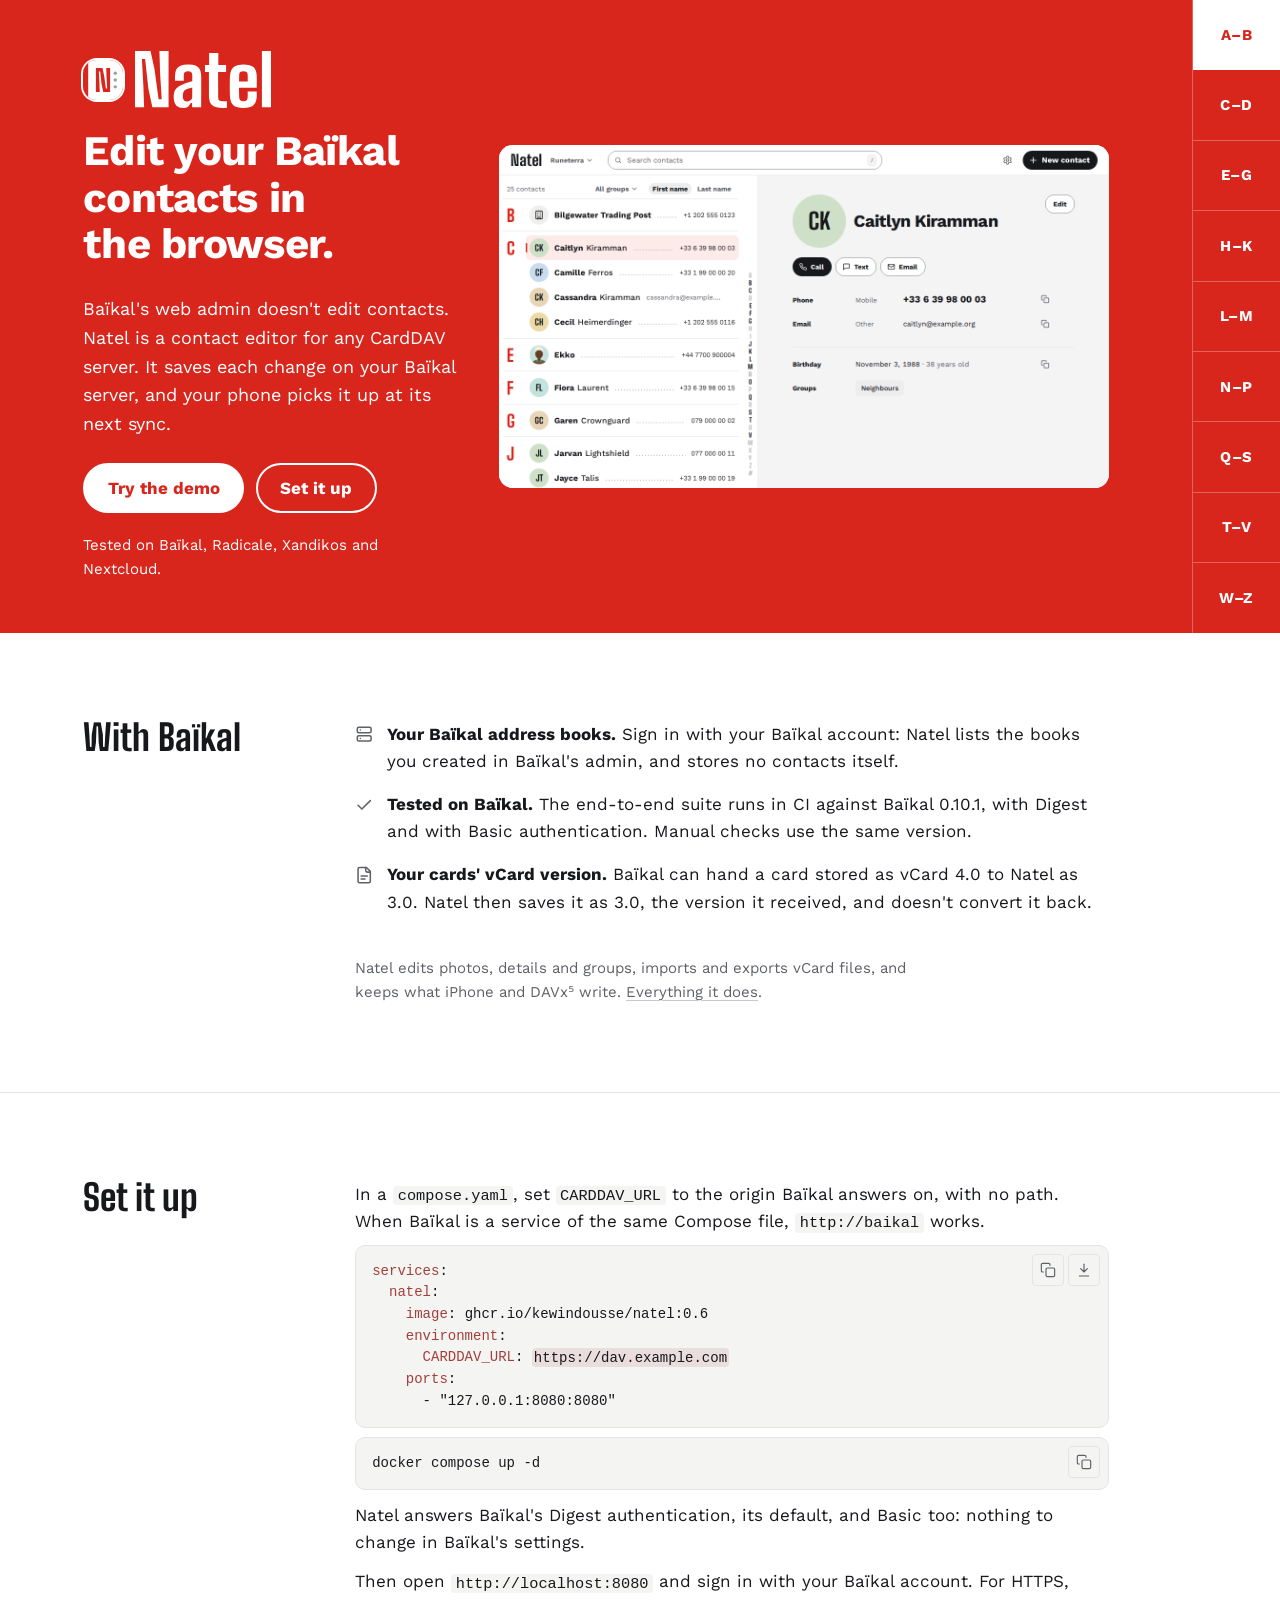
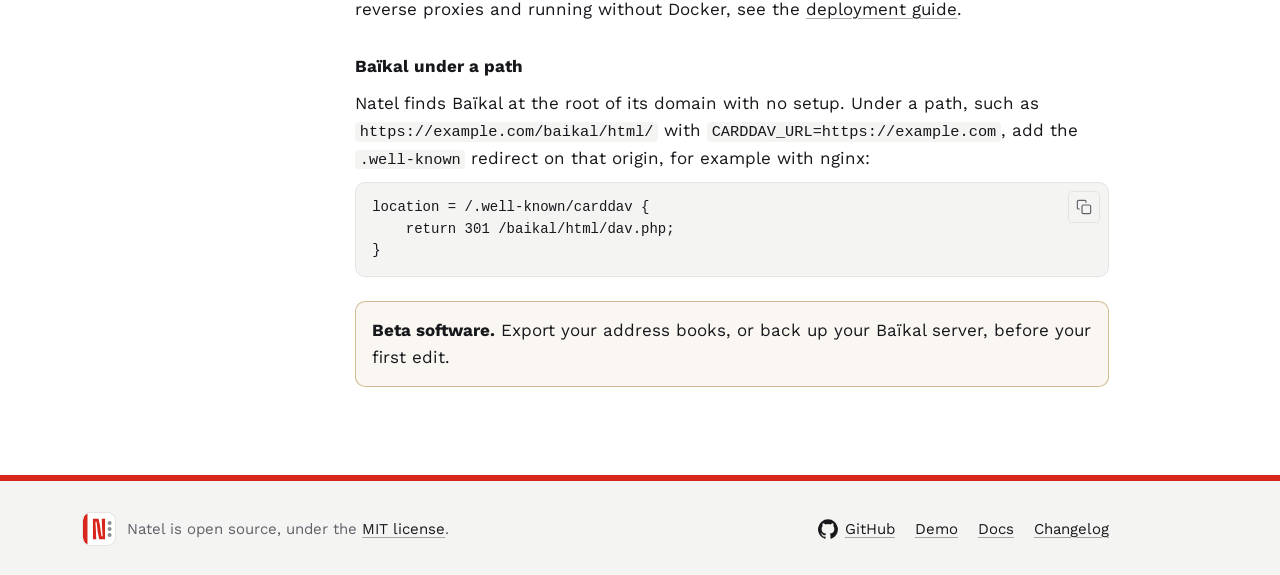
==== baikal/index.html @ 81166cea "Publish the Baïkal page The home page's tested list and the sitemap link to it. The stylesheet's cac" ====
<!doctype html>
<html lang="en" prefix="og: https://ogp.me/ns#">
<head>
  <meta charset="utf-8">
  <meta name="viewport" content="width=device-width, initial-scale=1">
  <title>Edit Baïkal contacts in the browser · Natel</title>
  <meta name="description" content="Baïkal's web admin doesn't edit contacts. Natel, a self-hosted contact editor for any CardDAV server, edits them in the browser.">
  <meta http-equiv="Content-Security-Policy" content="default-src 'self'; object-src 'none'; base-uri 'none'; form-action 'none'">
  <meta name="color-scheme" content="light dark">
  <meta name="theme-color" content="#D8261D" media="(prefers-color-scheme: light)">
  <meta name="theme-color" content="#A11F18" media="(prefers-color-scheme: dark)">
  <link rel="canonical" href="https://natel.app/baikal/">
  <link rel="icon" href="/favicon.ico" sizes="48x48">
  <link rel="icon" href="/favicon.svg" type="image/svg+xml">
  <link rel="apple-touch-icon" href="/apple-touch-icon.png">
  <link rel="preload" href="/assets/fonts/work-sans-latin-wght-normal.woff2" as="font" type="font/woff2" crossorigin>
  <link rel="stylesheet" href="/assets/style.css?v=e3536620d77e">
  <script src="/assets/tabs.js?v=3e4f7ae360ea" defer></script>
  <meta property="og:type" content="website">
  <meta property="og:url" content="https://natel.app/baikal/">
  <meta property="og:site_name" content="Natel">
  <meta property="og:title" content="Edit your Baïkal contacts in the browser.">
  <meta property="og:description" content="Baïkal's web admin doesn't edit contacts. Natel, a self-hosted contact editor for any CardDAV server, edits them in the browser.">
  <meta property="og:image" content="https://natel.app/assets/img/og-image-en.png">
  <meta property="og:image:width" content="1200">
  <meta property="og:image:height" content="630">
  <meta property="og:image:alt" content="Natel wordmark and the slogan “The contact editor your CardDAV server is missing.” beside a screenshot of the contact list and a contact’s page.">
  <meta name="twitter:card" content="summary_large_image">
<script type="application/ld+json">
{
  "@context": "https://schema.org",
  "@type": "WebPage",
  "@id": "https://natel.app/baikal/#webpage",
  "url": "https://natel.app/baikal/",
  "name": "Edit Baïkal contacts in the browser · Natel",
  "description": "Baïkal's web admin doesn't edit contacts. Natel, a self-hosted contact editor for any CardDAV server, edits them in the browser.",
  "inLanguage": "en",
  "isPartOf": {
    "@id": "https://natel.app/#website"
  },
  "about": {
    "@id": "https://natel.app/#application"
  }
}
</script>
</head>
<body>
  <a class="skip" href="#main">Skip to content</a>

  <header class="hero">
    <div class="wrap">
      <div class="hero-text">
        <a class="brand" href="/">
          <img class="mark" src="/assets/img/natel-mark.svg" alt="" width="56" height="56">
          <p class="wordmark"><img src="/assets/img/natel-wordmark-white.svg" alt="Natel" width="480" height="202"></p>
        </a>
        <h1 class="headline">Edit your Baïkal contacts in the browser.</h1>
        <p class="lede">Baïkal's web admin doesn't edit contacts. Natel is a contact editor for any CardDAV server. It saves each change on your Baïkal server, and your phone picks it up at its next sync.</p>
        <div class="actions">
          <a class="button primary" href="https://demo.natel.app/contacts">Try the demo</a>
          <a class="button secondary" href="#run">Set it up</a>
        </div>
        <p class="tested">Tested on Baïkal, Radicale, Xandikos and Nextcloud.</p>
      </div>
      <figure class="shots-figure">
        <div class="composition">
          <div class="window cropped">
            <picture>
              <source type="image/webp" sizes="(min-width: 90rem) 48rem, (min-width: 72rem) 44rem, (min-width: 48rem) calc(100vw - 10rem), 100vw" media="(prefers-color-scheme: dark)" srcset="/assets/img/desktop-dark.webp 1280w, /assets/img/desktop-dark@2x.webp 2560w">
              <source sizes="(min-width: 90rem) 48rem, (min-width: 72rem) 44rem, (min-width: 48rem) calc(100vw - 10rem), 100vw" media="(prefers-color-scheme: dark)" srcset="/assets/img/desktop-dark.png 1280w, /assets/img/desktop-dark@2x.png 2560w">
              <source type="image/webp" sizes="(min-width: 90rem) 48rem, (min-width: 72rem) 44rem, (min-width: 48rem) calc(100vw - 10rem), 100vw" srcset="/assets/img/desktop-light.webp 1280w, /assets/img/desktop-light@2x.webp 2560w">
              <img sizes="(min-width: 90rem) 48rem, (min-width: 72rem) 44rem, (min-width: 48rem) calc(100vw - 10rem), 100vw" fetchpriority="high" src="/assets/img/desktop-light.png" srcset="/assets/img/desktop-light.png 1280w, /assets/img/desktop-light@2x.png 2560w" width="1280" height="900" alt="Natel on a desktop screen: the contact list grouped by letter on the left, with a phone number or email on each row, and Caitlyn Kiramman's page on the right, with Call, Text and Email buttons, her phone, email, birthday and group.">
            </picture>
          </div>
          <div class="phone">
            <picture>
              <source type="image/webp" sizes="(min-width: 90rem) 15rem, 12rem" media="(prefers-color-scheme: dark)" srcset="/assets/img/mobile-dark.webp 390w, /assets/img/mobile-dark@2x.webp 780w">
              <source sizes="(min-width: 90rem) 15rem, 12rem" media="(prefers-color-scheme: dark)" srcset="/assets/img/mobile-dark.png 390w, /assets/img/mobile-dark@2x.png 780w">
              <source type="image/webp" sizes="(min-width: 90rem) 15rem, 12rem" srcset="/assets/img/mobile-light.webp 390w, /assets/img/mobile-light@2x.webp 780w">
              <img sizes="(min-width: 90rem) 15rem, 12rem" loading="lazy" src="/assets/img/mobile-light.png" srcset="/assets/img/mobile-light.png 390w, /assets/img/mobile-light@2x.png 780w" width="390" height="806" alt="The contact list on a phone: contacts grouped under red letters, each with a phone number or email address.">
            </picture>
          </div>
        </div>
      </figure>
    </div>
    <ul class="tabs" aria-hidden="true">
      <li class="on">A–B</li><li>C–D</li><li>E–G</li><li>H–K</li><li>L–M</li><li>N–P</li><li>Q–S</li><li>T–V</li><li>W–Z</li>
    </ul>
  </header>
  <main id="main">
    <section id="why" aria-labelledby="why-title">
      <div class="wrap">
        <h2 id="why-title">With Baïkal</h2>
        <div class="section-body">
          <ul class="trust">
            <li>
              <svg class="icon" viewBox="0 0 24 24" aria-hidden="true"><rect x="3" y="3" width="18" height="7" rx="2"/><rect x="3" y="14" width="18" height="7" rx="2"/><path d="M7 6.5h.01M7 17.5h.01"/></svg>
              <p><strong>Your Baïkal address books.</strong> Sign in with your Baïkal account: Natel lists the books you created in Baïkal's admin, and stores no contacts itself.</p>
            </li>
            <li>
              <svg class="icon" viewBox="0 0 24 24" aria-hidden="true"><path d="M20 6 9 17l-5-5"/></svg>
              <p><strong>Tested on Baïkal.</strong> The end-to-end suite runs in CI against Baïkal 0.10.1, with Digest and with Basic authentication. Manual checks use the same version.</p>
            </li>
            <li>
              <svg class="icon" viewBox="0 0 24 24" aria-hidden="true"><path d="M15 2H6a2 2 0 0 0-2 2v16a2 2 0 0 0 2 2h12a2 2 0 0 0 2-2V7Z"/><path d="M14 2v4a2 2 0 0 0 2 2h4M8 13h8M8 17h5"/></svg>
              <p><strong>Your cards' vCard version.</strong> Baïkal can hand a card stored as vCard 4.0 to Natel as 3.0. Natel then saves it as 3.0, the version it received, and doesn't convert it back.</p>
            </li>
          </ul>
          <p class="note also">Natel edits photos, details and groups, imports and exports vCard files, and keeps what iPhone and DAVx⁵ write. <a href="/#features">Everything it does</a>.</p>
        </div>
      </div>
    </section>
    <section id="run" aria-labelledby="run-title">
      <div class="wrap">
        <h2 id="run-title">Set it up</h2>
        <div class="section-body">
          <div class="panel">
              <p id="carddav-url-hint">In a <code>compose.yaml</code>, set <code>CARDDAV_URL</code> to the origin Baïkal answers on, with no path. When Baïkal is a service of the same Compose file, <code>http://baikal</code> works.</p>
              <div class="code-example" data-code-example data-filename="compose.yaml">
                <div class="code-actions" data-code-actions hidden>
                  <button class="code-action" type="button" data-copy-code aria-label="Copy compose.yaml" title="Copy compose.yaml">
                    <svg class="code-icon code-icon-copy" viewBox="0 0 24 24" aria-hidden="true"><rect x="9" y="9" width="13" height="13" rx="2"/><path d="M5 15H4a2 2 0 0 1-2-2V4a2 2 0 0 1 2-2h9a2 2 0 0 1 2 2v1"/></svg>
                    <svg class="code-icon code-icon-success" viewBox="0 0 24 24" aria-hidden="true"><path d="m5 12 4 4L19 6"/></svg>
                    <svg class="code-icon code-icon-error" viewBox="0 0 24 24" aria-hidden="true"><path d="m6 6 12 12M6 18 18 6"/></svg>
                  </button>
                  <button class="code-action" type="button" data-download-code aria-label="Download compose.yaml" title="Download compose.yaml">
                    <svg class="code-icon" viewBox="0 0 24 24" aria-hidden="true"><path d="M12 3v12m-5-5 5 5 5-5M5 21h14"/></svg>
                  </button>
                </div>
                <span class="visually-hidden" role="status" data-code-status></span>
<pre tabindex="0" aria-label="compose.yaml" aria-describedby="carddav-url-hint"><code><span class="yaml-key">services</span>:
  <span class="yaml-key">natel</span>:
    <span class="yaml-key">image</span>: <span class="yaml-string">ghcr.io/kewindousse/natel:0.6</span>
    <span class="yaml-key">environment</span>:
      <span class="yaml-key">CARDDAV_URL</span>: <mark class="code-placeholder">https://dav.example.com</mark>
    <span class="yaml-key">ports</span>:
      - <span class="yaml-string">"127.0.0.1:8080:8080"</span></code></pre>
              </div>
              <div class="code-example" data-code-example>
                <div class="code-actions" data-code-actions hidden>
                  <button class="code-action" type="button" data-copy-code aria-label="Copy command" title="Copy command">
                    <svg class="code-icon code-icon-copy" viewBox="0 0 24 24" aria-hidden="true"><rect x="9" y="9" width="13" height="13" rx="2"/><path d="M5 15H4a2 2 0 0 1-2-2V4a2 2 0 0 1 2-2h9a2 2 0 0 1 2 2v1"/></svg>
                    <svg class="code-icon code-icon-success" viewBox="0 0 24 24" aria-hidden="true"><path d="m5 12 4 4L19 6"/></svg>
                    <svg class="code-icon code-icon-error" viewBox="0 0 24 24" aria-hidden="true"><path d="m6 6 12 12M6 18 18 6"/></svg>
                  </button>
                </div>
                <span class="visually-hidden" role="status" data-code-status></span>
<pre tabindex="0" aria-label="command"><code>docker compose up -d</code></pre>
              </div>
              <p>Natel answers Baïkal's Digest authentication, its default, and Basic too: nothing to change in Baïkal's settings.</p>
              <p>Then open <code>http://localhost:8080</code> and sign in with your Baïkal account. For HTTPS, reverse proxies and running without Docker, see the <a href="https://github.com/KewinDousse/natel/blob/main/docs/deployment.md">deployment guide</a>.</p>
          </div>
          <div class="panel">
              <h3 class="panel-title">Baïkal under a path</h3>
              <p>Natel finds Baïkal at the root of its domain with no setup. Under a path, such as <code>https://example.com/baikal/html/</code> with <code>CARDDAV_URL=https://example.com</code>, add the <code>.well-known</code> redirect on that origin, for example with nginx:</p>
              <div class="code-example" data-code-example>
                <div class="code-actions" data-code-actions hidden>
                  <button class="code-action" type="button" data-copy-code aria-label="Copy nginx redirect" title="Copy nginx redirect">
                    <svg class="code-icon code-icon-copy" viewBox="0 0 24 24" aria-hidden="true"><rect x="9" y="9" width="13" height="13" rx="2"/><path d="M5 15H4a2 2 0 0 1-2-2V4a2 2 0 0 1 2-2h9a2 2 0 0 1 2 2v1"/></svg>
                    <svg class="code-icon code-icon-success" viewBox="0 0 24 24" aria-hidden="true"><path d="m5 12 4 4L19 6"/></svg>
                    <svg class="code-icon code-icon-error" viewBox="0 0 24 24" aria-hidden="true"><path d="m6 6 12 12M6 18 18 6"/></svg>
                  </button>
                </div>
                <span class="visually-hidden" role="status" data-code-status></span>
<pre tabindex="0" aria-label="nginx redirect"><code>location = /.well-known/carddav {
    return 301 /baikal/html/dav.php;
}</code></pre>
              </div>
          </div>
          <p class="callout"><strong>Beta software.</strong> Export your address books, or back up your Baïkal server, before your first edit.</p>
        </div>
      </div>
    </section>
  </main>
  <footer>
    <div class="wrap">
      <div class="brandline">
        <img src="/assets/img/natel-mark-small.svg" alt="" width="32" height="32">
        <p>Natel is open source, under the <a href="https://github.com/KewinDousse/natel/blob/main/LICENSE">MIT license</a>.</p>
      </div>
      <nav aria-label="Project">
        <ul>
          <li><a class="repo-link" href="https://github.com/KewinDousse/natel"><svg viewBox="0 0 24 24" width="20" height="20" aria-hidden="true"><path d="M12 .3a12 12 0 0 0-3.8 23.38c.6.12.83-.26.83-.57L9 21.07c-3.34.72-4.04-1.61-4.04-1.61-.55-1.39-1.34-1.76-1.34-1.76-1.08-.74.09-.73.09-.73 1.2.09 1.83 1.24 1.83 1.24 1.08 1.83 2.81 1.3 3.5 1 .1-.78.42-1.31.76-1.61-2.67-.3-5.47-1.33-5.47-5.93 0-1.31.47-2.38 1.24-3.22-.14-.3-.54-1.52.1-3.18 0 0 1-.32 3.3 1.23a11.5 11.5 0 0 1 6 0c2.28-1.55 3.29-1.23 3.29-1.23.64 1.66.24 2.88.12 3.18a4.65 4.65 0 0 1 1.23 3.22c0 4.61-2.8 5.63-5.48 5.92.42.36.81 1.1.81 2.22l-.01 3.29c0 .31.2.69.82.57A12 12 0 0 0 12 .3Z"/></svg>GitHub</a></li>
          <li><a href="https://demo.natel.app/contacts">Demo</a></li>
          <li><a href="https://github.com/KewinDousse/natel/tree/main/docs">Docs</a></li>
          <li><a href="https://github.com/KewinDousse/natel/blob/main/CHANGELOG.md">Changelog</a></li>
        </ul>
      </nav>
    </div>
  </footer>
</body>
</html>
---- assets/style.css ----
/* Layout: a red index-card hero like the app's sign-in panel, with the app's
   screens beside the text, then sections where lists use the app's dotted leaders. */

@font-face {
  font-family: "Work Sans Variable";
  font-style: normal;
  font-display: swap;
  font-weight: 100 900;
  src: url(fonts/work-sans-latin-ext-wght-normal.woff2) format("woff2-variations");
  unicode-range: U+0100-02BA, U+02BD-02C5, U+02C7-02CC, U+02CE-02D7, U+02DD-02FF, U+0304, U+0308, U+0329, U+1D00-1DBF, U+1E00-1E9F, U+1EF2-1EFF, U+2020, U+20A0-20AB, U+20AD-20C0, U+2113, U+2C60-2C7F, U+A720-A7FF;
}
@font-face {
  font-family: "Work Sans Variable";
  font-style: normal;
  font-display: swap;
  font-weight: 100 900;
  src: url(fonts/work-sans-latin-wght-normal.woff2) format("woff2-variations");
  unicode-range: U+0000-00FF, U+0131, U+0152-0153, U+02BB-02BC, U+02C6, U+02DA, U+02DC, U+0304, U+0308, U+0329, U+2000-206F, U+20AC, U+2122, U+2191, U+2193, U+2212, U+2215, U+FEFF, U+FFFD;
}
@font-face {
  font-family: "Big Shoulders Variable";
  font-style: normal;
  font-display: swap;
  font-weight: 100 900;
  src: url(fonts/big-shoulders-latin-ext-wght-normal.woff2) format("woff2-variations");
  unicode-range: U+0100-02BA, U+02BD-02C5, U+02C7-02CC, U+02CE-02D7, U+02DD-02FF, U+0304, U+0308, U+0329, U+1D00-1DBF, U+1E00-1E9F, U+1EF2-1EFF, U+2020, U+20A0-20AB, U+20AD-20C0, U+2113, U+2C60-2C7F, U+A720-A7FF;
}
@font-face {
  font-family: "Big Shoulders Variable";
  font-style: normal;
  font-display: swap;
  font-weight: 100 900;
  src: url(fonts/big-shoulders-latin-wght-normal.woff2) format("woff2-variations");
  unicode-range: U+0000-00FF, U+0131, U+0152-0153, U+02BB-02BC, U+02C6, U+02DA, U+02DC, U+0304, U+0308, U+0329, U+2000-206F, U+20AC, U+2122, U+2191, U+2193, U+2212, U+2215, U+FEFF, U+FFFD;
}

/* Colours are the app's own tokens (src/index.css). Red marks position
   (bands, tabs), never actions. */
:root {
  color-scheme: light;
  --paper: #ffffff;
  --ink: #17181c;
  --muted: #5f6168;
  --wash: #f4f4f3;
  --rule: #e4e4e2;
  --surface: #d8261d;
  --on-surface: #ffffff;
  --tab-rule: rgb(255 255 255 / 0.28);
  --warning: #9a6200;
  --font-sans: "Work Sans Variable", "Work Sans", ui-sans-serif, system-ui, -apple-system, "Segoe UI", Roboto, Arial, sans-serif;
  --font-display: "Big Shoulders Variable", "Big Shoulders", "Roboto Condensed", "Arial Narrow", sans-serif;
  --font-mono: ui-monospace, "SF Mono", "Cascadia Mono", Menlo, Consolas, monospace;
  --measure: 66ch;
  --page: 76rem;
  --gutter: max(16px, 4vw);
  --radius-small: 4px;
  --radius: 10px;
  --radius-large: 14px;
  --radius-pill: 999px;
}
@media (prefers-color-scheme: dark) {
  :root:not([data-theme="light"]) {
    color-scheme: dark;
    --paper: #121316;
    --ink: #ececec;
    --muted: #a2a4ab;
    --wash: #1b1c20;
    --rule: #2c2d32;
    --surface: #a11f18;
    --on-surface: #ffffff;
    --tab-rule: rgb(255 255 255 / 0.2);
    --warning: #e8b45a;
  }
}
:root[data-theme="dark"] {
  color-scheme: dark;
  --paper: #121316;
  --ink: #ececec;
  --muted: #a2a4ab;
  --wash: #1b1c20;
  --rule: #2c2d32;
  --surface: #a11f18;
  --on-surface: #ffffff;
  --tab-rule: rgb(255 255 255 / 0.2);
  --warning: #e8b45a;
}

*, *::before, *::after { box-sizing: border-box; }

html {
  -webkit-text-size-adjust: 100%;
  scroll-behavior: smooth;
}
@media (prefers-reduced-motion: reduce) {
  html { scroll-behavior: auto; }
}

body {
  margin: 0;
  background: var(--paper);
  color: var(--ink);
  font-family: var(--font-sans);
  font-size: 1.0625rem;
  line-height: 1.6;
  -webkit-font-smoothing: antialiased;
}

img { max-width: 100%; height: auto; display: block; }
[hidden] { display: none !important; }

/* The app's icons (src/components/icons.tsx): 24px grid, 2px round stroke. */
.icon {
  width: 1.15rem;
  height: 1.15rem;
  flex: none;
  fill: none;
  stroke: currentColor;
  stroke-width: 2;
  stroke-linecap: round;
  stroke-linejoin: round;
  color: var(--muted);
}

a {
  color: inherit;
  text-decoration-color: color-mix(in srgb, currentColor 35%, transparent);
  text-decoration-thickness: 0.08em;
  text-underline-offset: 0.18em;
}
a:hover {
  color: inherit;
  text-decoration-color: currentColor;
  text-decoration-thickness: 0.12em;
}

:focus-visible {
  outline: 2px solid var(--ink);
  outline-offset: 3px;
  border-radius: var(--radius-small);
}

code {
  font-family: var(--font-mono);
  font-size: 0.9em;
  background: var(--wash);
  padding: 0.05em 0.3em;
  border-radius: var(--radius-small);
}

/* On the right, where the hero has no content to cover. */
.skip {
  position: absolute;
  right: var(--gutter);
  top: -4rem;
  z-index: 10;
  background: var(--paper);
  color: var(--ink);
  padding: 0.5rem 1rem;
  border-radius: var(--radius-pill);
  box-shadow: 0 0 0 2px var(--surface);
}
.skip:focus { top: 0.5rem; }

.wrap {
  max-width: var(--page);
  margin-inline: auto;
  padding-inline: var(--gutter);
}

/* Hero */

.hero {
  position: relative;
  background: var(--surface);
  color: var(--on-surface);
  overflow: hidden;
}
.hero :focus-visible { outline-color: var(--on-surface); }
.hero-text {
  display: grid;
  gap: 1.25rem;
  max-width: 44rem;
  align-content: start;
}
.brand { display: flex; align-items: center; gap: 0.75rem; }
.mark {
  width: 2.5rem;
  height: 2.5rem;
  border-radius: var(--radius-large);
  /* White keyline so the band stays visible on red (brand kit rule). */
  box-shadow: 0 0 0 2px var(--on-surface);
}
.wordmark {
  margin: 0;
  line-height: 1;
}
.wordmark img { width: clamp(7rem, 12vw, 8.5rem); }
.headline {
  margin: 0;
  font-size: clamp(1.875rem, 3.4vw, 2.625rem);
  font-weight: 700;
  line-height: 1.1;
  letter-spacing: -0.02em;
  text-wrap: balance;
  max-width: 18ch;
}
.lede {
  margin: 0;
  max-width: 46ch;
  font-size: 1.125rem;
}
.tested {
  margin: 0;
  max-width: 46ch;
  font-size: 0.9375rem;
}
.tested a { color: inherit; }
.actions {
  display: flex;
  flex-wrap: wrap;
  gap: 0.75rem;
  margin-top: 0.25rem;
}
.button {
  display: inline-flex;
  align-items: center;
  min-height: 3rem;
  padding: 0.6rem 1.4rem;
  border-radius: var(--radius-pill);
  font-weight: 700;
  text-decoration: none;
  border: 2px solid var(--on-surface);
  transition: background-color 120ms, color 120ms;
}
.button.primary {
  background: var(--on-surface);
  color: var(--surface);
}
.button.primary:hover { background: transparent; color: var(--on-surface); }
.button.secondary { color: var(--on-surface); }
.button.secondary:hover { background: var(--on-surface); color: var(--surface); }

/* The thumb index of a paper address book, as on the brand images. */
.tabs { display: none; }
@media (min-width: 60rem) {
  .tabs {
    position: absolute;
    inset-block: 0;
    right: 0;
    width: 5.5rem;
    margin: 0;
    padding: 0;
    list-style: none;
    display: flex;
    flex-direction: column;
    border-left: 1px solid var(--tab-rule);
    font-weight: 700;
    font-size: 0.9375rem;
    letter-spacing: 0.04em;
  }
  .tabs li {
    flex: 1;
    display: grid;
    place-items: center;
    border-bottom: 1px solid var(--tab-rule);
  }
  .tabs li:last-child { border-bottom: 0; }
  .tabs .on {
    background: var(--on-surface);
    color: var(--surface);
  }
  .wrap { padding-right: calc(var(--gutter) + 5.5rem); }
  .skip { right: calc(var(--gutter) + 5.5rem); }
}

/* Screenshots, in the hero. The desktop window always shows, since Natel is
   used from a computer: a phone alone would read as a rival to the phone's
   own contacts app. It shows whole, cropped only at the bottom on phones and
   where it sits beside the text, and the phone joins it where there is room. */

.hero .wrap {
  padding-block: clamp(2rem, 4vw, 3.5rem);
  display: grid;
  gap: 2.5rem;
}
.shots-figure { margin: 0; }
.composition { position: relative; }
.window {
  border-radius: var(--radius-large);
  overflow: hidden;
  background: var(--paper);
}
.window img, .phone img { width: 100%; }
.phone {
  display: none;
  aspect-ratio: 390 / 744;
  overflow: hidden;
  border-radius: var(--radius-large);
  box-shadow: 0 0 0 6px var(--surface);
}

/* Phones: the red ends under the buttons and the shot sits on white,
   overlapping the band's edge a little. */
@media (max-width: 47.99rem) {
  .hero { background: var(--paper); }
  .hero-text {
    background: var(--surface);
    box-shadow: 0 0 0 100vmax var(--surface);
    clip-path: inset(-100vmax -100vmax 0 -100vmax);
    padding-bottom: 4.5rem;
  }
  .shots-figure { margin-top: -4rem; }
  .window { outline: 1px solid var(--rule); }
  .window.cropped { aspect-ratio: 1280 / 720; }
  .window.cropped img { height: 100%; object-fit: cover; object-position: top; }
}

@media (max-width: 23.99rem) {
  .actions .button { width: 100%; justify-content: center; }
}

/* Tablets: a compact window below the text, with the phone at its lower right. */
@media (min-width: 48rem) and (max-width: 63.99rem) {
  .composition { max-width: 40rem; margin-inline: auto; }
  .window { width: calc(100% - 4rem); }
  .phone {
    display: block;
    position: absolute;
    right: 0;
    bottom: -1.5rem;
    width: 11rem;
  }
  .shots-figure { padding-bottom: 1.5rem; }
}

@media (min-width: 64rem) {
  .headline {
    margin-bottom: 0.5rem;
  }
}

/* Wide screens: the text beside the window, whose bottom rows give way so
   it stays about as tall as the text. */
@media (min-width: 64rem) and (max-width: 89.99rem) {
  .hero .wrap {
    grid-template-columns: 23.5rem minmax(0, 1fr);
    align-items: center;
    column-gap: 2.5rem;
  }
  .window.cropped { aspect-ratio: 1280 / 720; }
  .window.cropped img { height: 100%; object-fit: cover; object-position: top; }
}

@media (min-width: 64rem) and (max-width: 71.99rem) {
  .hero .wrap {
    grid-template-columns: 22rem minmax(0, 1fr);
    column-gap: 1.5rem;
  }
  .actions .button {
    padding-inline: 1.2rem;
  }
}

/* From 90rem the composition takes everything right of a 24rem text
   column, up to 2rem short of the tabs, capped at 60rem. */
@media (min-width: 90rem) {
  .headline { font-size: 2.5rem; }
  .wrap {
    max-width: calc(var(--gutter) + 86.5rem + 6.5rem);
    padding-right: 6.5rem;
  }
  .hero .wrap {
    grid-template-columns: 24rem minmax(0, 60rem);
    align-items: center;
    column-gap: 2.5rem;
  }
  /* Keep controls visible and reserve room down to the phone's bottom. */
  .shots-figure { min-height: calc(9.5rem + 15rem * 744 / 390); }
  .window { width: calc(100% - 13.2rem); }
  .phone {
    display: block;
    position: absolute;
    right: 0;
    top: 9.5rem;
    width: 15rem;
  }
}

/* Sections */

main section {
  padding-block: clamp(3rem, 8vw, 5.5rem);
}
main section + section { border-top: 1px solid var(--rule); }

h2 {
  font-family: var(--font-display);
  font-weight: 700;
  font-size: clamp(1.75rem, 3vw, 2.5rem);
  line-height: 0.95;
  margin: 0 0 1.25rem;
  text-wrap: balance;
}
/* Apart from the group heading that often follows it on a phone. */
main section h2 { margin-bottom: 2rem; }
h3 {
  font-size: 1.0625rem;
  font-weight: 700;
  line-height: 1.35;
  margin: 0 0 0.35rem;
}
p { margin: 0 0 1rem; max-width: var(--measure); }
p:last-child { margin-bottom: 0; }
.note { color: var(--muted); font-size: 0.9375rem; }

@media (min-width: 72rem) {
  main section > .wrap {
    display: grid;
    grid-template-columns: 14.5rem minmax(0, 1fr);
    column-gap: 2.5rem;
  }
  main section h2 {
    position: sticky;
    top: 2rem;
    align-self: start;
    font-size: 2.25rem;
    margin: 0;
  }
}
/* From 90rem, the same columns as the hero. */
@media (min-width: 90rem) {
  main section > .wrap { grid-template-columns: 24rem minmax(0, 60rem); }
  .section-body { max-width: 50rem; }
}
.section-body { min-width: 0; }
/* The first item lines up with the section heading. */
.section-body > :first-child { margin-top: 0; }

/* Two groups, each under its screenshot. */
.duo { display: grid; gap: 3rem; }
@media (min-width: 48rem) { .duo { grid-template-columns: repeat(2, minmax(0, 1fr)); gap: 2.5rem; } }
.half { display: grid; align-content: start; gap: 1.25rem; min-width: 0; }
.group { font-family: var(--font-display); font-size: 1.5rem; line-height: 1; margin: 0; }
.shot {
  margin: 0;
  overflow: hidden;
  border: 1px solid var(--rule);
  border-radius: var(--radius);
  box-shadow: 0 0.75rem 1.75rem rgb(0 0 0 / 0.18);
}
.shot img { width: 100%; }
.feats { margin: 0; display: grid; gap: 1rem; }
.feats > div { display: grid; grid-template-columns: 1.15rem minmax(0, 1fr); column-gap: 0.65rem; }
.feats dt { font-weight: 700; display: contents; }
.feats dt .icon { grid-row: span 2; margin-top: 0.2rem; }
.feats dd { margin: 0.1rem 0 0; grid-column: 2; }
.also { margin: 2.5rem 0 0; }

.trust {
  list-style: none;
  margin: 0;
  padding: 0;
  display: grid;
  gap: 1rem;
}
.group + .trust { margin-top: 1rem; }
.section-body > p + .trust { margin-top: 1.5rem; }
.trust + .group { margin-top: 2.5rem; }
.trust li {
  display: grid;
  grid-template-columns: 1.15rem minmax(0, 1fr);
  gap: 0.85rem;
}
.trust .icon { margin-top: 0.3rem; }
.trust p { margin: 0; text-wrap: pretty; }

/* Self-host */

.stats {
  list-style: none;
  margin: 0;
  padding: 0;
  display: grid;
  grid-template-columns: repeat(2, minmax(0, 1fr));
  gap: 1.5rem;
  max-width: 28rem;
  font-variant-numeric: tabular-nums lining-nums;
}
.stats li { display: grid; gap: 0.25rem; }
.stats strong {
  font-size: clamp(2rem, 4vw, 2.5rem);
  font-weight: 700;
  line-height: 1.2;
  white-space: nowrap;
}
.stat-unit { font-size: 1.25rem; }
.stat-label { color: var(--muted); font-size: 1rem; }
.stats + .note { margin-top: 0.75rem; }
/* The text sits on the sentence's baseline; only the logo is centred. */
.technology {
  display: inline-flex;
  align-items: baseline;
  gap: 0.3rem;
  white-space: nowrap;
}
.technology img { align-self: center; width: 1.2rem; height: 1.2rem; object-fit: contain; }
.technology .go-logo { width: 1.75rem; }

.install { margin-top: 1.75rem; }
.panel + .panel { margin-top: 2rem; }
.panel-title { margin-bottom: 0.5rem; }
.panel p { margin: 0.75rem 0 0; }
.panel > :first-child { margin-top: 0; }
.tablist {
  display: flex;
  gap: 0.25rem;
  border-bottom: 1px solid var(--rule);
}
.tab {
  font: inherit;
  font-weight: 700;
  color: var(--muted);
  background: none;
  border: 0;
  border-bottom: 2px solid transparent;
  margin-bottom: -1px;
  padding: 0.5rem 0.9rem;
  cursor: pointer;
}
.tab:hover { color: var(--ink); }
.tab[aria-selected="true"] {
  color: var(--ink);
  border-bottom-color: var(--ink);
}
.is-tabs .panel { padding-top: 1.25rem; }
.is-tabs .panel + .panel { margin-top: 0; }
.is-tabs .panel:focus-visible { outline-offset: 6px; border-radius: var(--radius-small); }
.plain-steps {
  margin: 0.75rem 0 0;
  padding-left: 1.25rem;
  display: grid;
  gap: 0.4rem;
}

.callout {
  margin: 1.5rem 0 0;
  max-width: none;
  padding: 0.9rem 1rem;
  border: 1px solid color-mix(in srgb, var(--warning) 40%, transparent);
  background: color-mix(in srgb, var(--warning) 5%, transparent);
  border-radius: var(--radius);
}
.callout strong { font-weight: 700; }

pre {
  margin: 0.6rem 0 0;
  padding: 0.9rem 1rem;
  background: var(--wash);
  border: 1px solid var(--rule);
  border-radius: var(--radius);
  overflow-x: auto;
  font-family: var(--font-mono);
  font-size: 0.875rem;
  line-height: 1.55;
}
pre code { background: none; padding: 0; font-size: inherit; }
/* The image line, with its version, fits a phone without scrolling. */
@media (max-width: 30rem) {
  pre { font-size: 0.75rem; padding-inline: 0.75rem; }
}

.code-example {
  --code-key: #a33f3a;
  position: relative;
  margin-top: 0.6rem;
  border: 1px solid var(--rule);
  border-radius: var(--radius);
  overflow: hidden;
  background: var(--wash);
}
.code-actions {
  position: absolute;
  top: 0.5rem;
  right: 0.5rem;
  z-index: 1;
  display: flex;
  gap: 0.25rem;
}
.code-action {
  display: grid;
  place-items: center;
  width: 2rem;
  height: 2rem;
  padding: 0;
  border: 1px solid var(--rule);
  border-radius: var(--radius-small);
  background: var(--wash);
  color: var(--muted);
  cursor: pointer;
}
.code-icon {
  width: 1rem;
  height: 1rem;
  fill: none;
  stroke: currentColor;
  stroke-width: 1.75;
  stroke-linecap: round;
  stroke-linejoin: round;
}
.code-icon-success,
.code-icon-error,
.code-action[data-state="copied"] .code-icon-copy,
.code-action[data-state="failed"] .code-icon-copy {
  display: none;
}
.code-action[data-state="copied"] .code-icon-success,
.code-action[data-state="failed"] .code-icon-error {
  display: block;
}
.code-action:hover {
  border-color: var(--muted);
  color: var(--ink);
}
.code-action:disabled {
  cursor: wait;
}
.code-example pre {
  margin: 0;
  border: 0;
  border-radius: 0;
  background: transparent;
}
@media (max-width: 30rem) {
  .code-example pre {
    padding-inline: 0.5rem;
  }
}
.yaml-key {
  color: var(--code-key);
  font-weight: 500;
}
.yaml-string {
  color: var(--ink);
}
.code-placeholder {
  padding: 0.1rem 0.125rem;
  border-radius: var(--radius-small);
  background: color-mix(in srgb, var(--code-key) 12%, transparent);
  color: var(--ink);
}
.visually-hidden {
  position: absolute;
  width: 1px;
  height: 1px;
  padding: 0;
  margin: -1px;
  overflow: hidden;
  clip-path: inset(50%);
  white-space: nowrap;
  border: 0;
}
.copy-buffer {
  position: fixed;
  top: 0;
  left: -9999px;
}
@media (prefers-color-scheme: dark) {
  :root:not([data-theme="light"]) .code-example {
    --code-key: #f2aaa4;
  }
}
:root[data-theme="dark"] .code-example {
  --code-key: #f2aaa4;
}

/* Footer */

footer {
  border-top: 6px solid var(--surface);
  background: var(--wash);
  color: var(--muted);
  font-size: 0.9375rem;
}
footer .wrap {
  padding-block: 2rem;
  display: flex;
  flex-wrap: wrap;
  gap: 1rem 2rem;
  align-items: center;
  justify-content: space-between;
}
footer p { margin: 0; }
footer .brandline {
  display: flex;
  align-items: center;
  gap: 0.75rem;
  flex: 1 1 24rem;
}
/* The mark's white card would vanish into the light footer. */
footer .brandline img {
  width: 2rem;
  height: 2rem;
  flex: none;
  border-radius: 0.45rem;
  box-shadow: 0 0 0 1px var(--rule);
}
footer .repo-link {
  display: inline-flex;
  align-items: center;
  gap: 0.4rem;
}
footer .repo-link svg {
  display: block;
  fill: currentColor;
}
footer nav ul {
  list-style: none;
  margin: 0;
  padding: 0;
  display: flex;
  flex-wrap: wrap;
  gap: 0.5rem 1.25rem;
}
footer nav li { display: flex; }
footer a { color: var(--ink); }
/* Once the nav wraps under the license text, align it with that text. */
@media (max-width: 60rem) {
  footer nav { padding-left: 2.75rem; }
}

/* Page not found: a full-height hero, red at every width. */

.not-found {
  min-height: 100dvh;
  background: var(--surface);
}
.not-found .wrap { display: block; padding-top: clamp(4rem, 14vh, 7rem); }
.not-found .hero-text { padding-bottom: 0; }
.not-found-code {
  margin: 0;
  max-width: none;
  font-family: var(--font-display);
  font-weight: 700;
  font-size: clamp(8rem, 30vw, 15rem);
  line-height: 0.9;
}
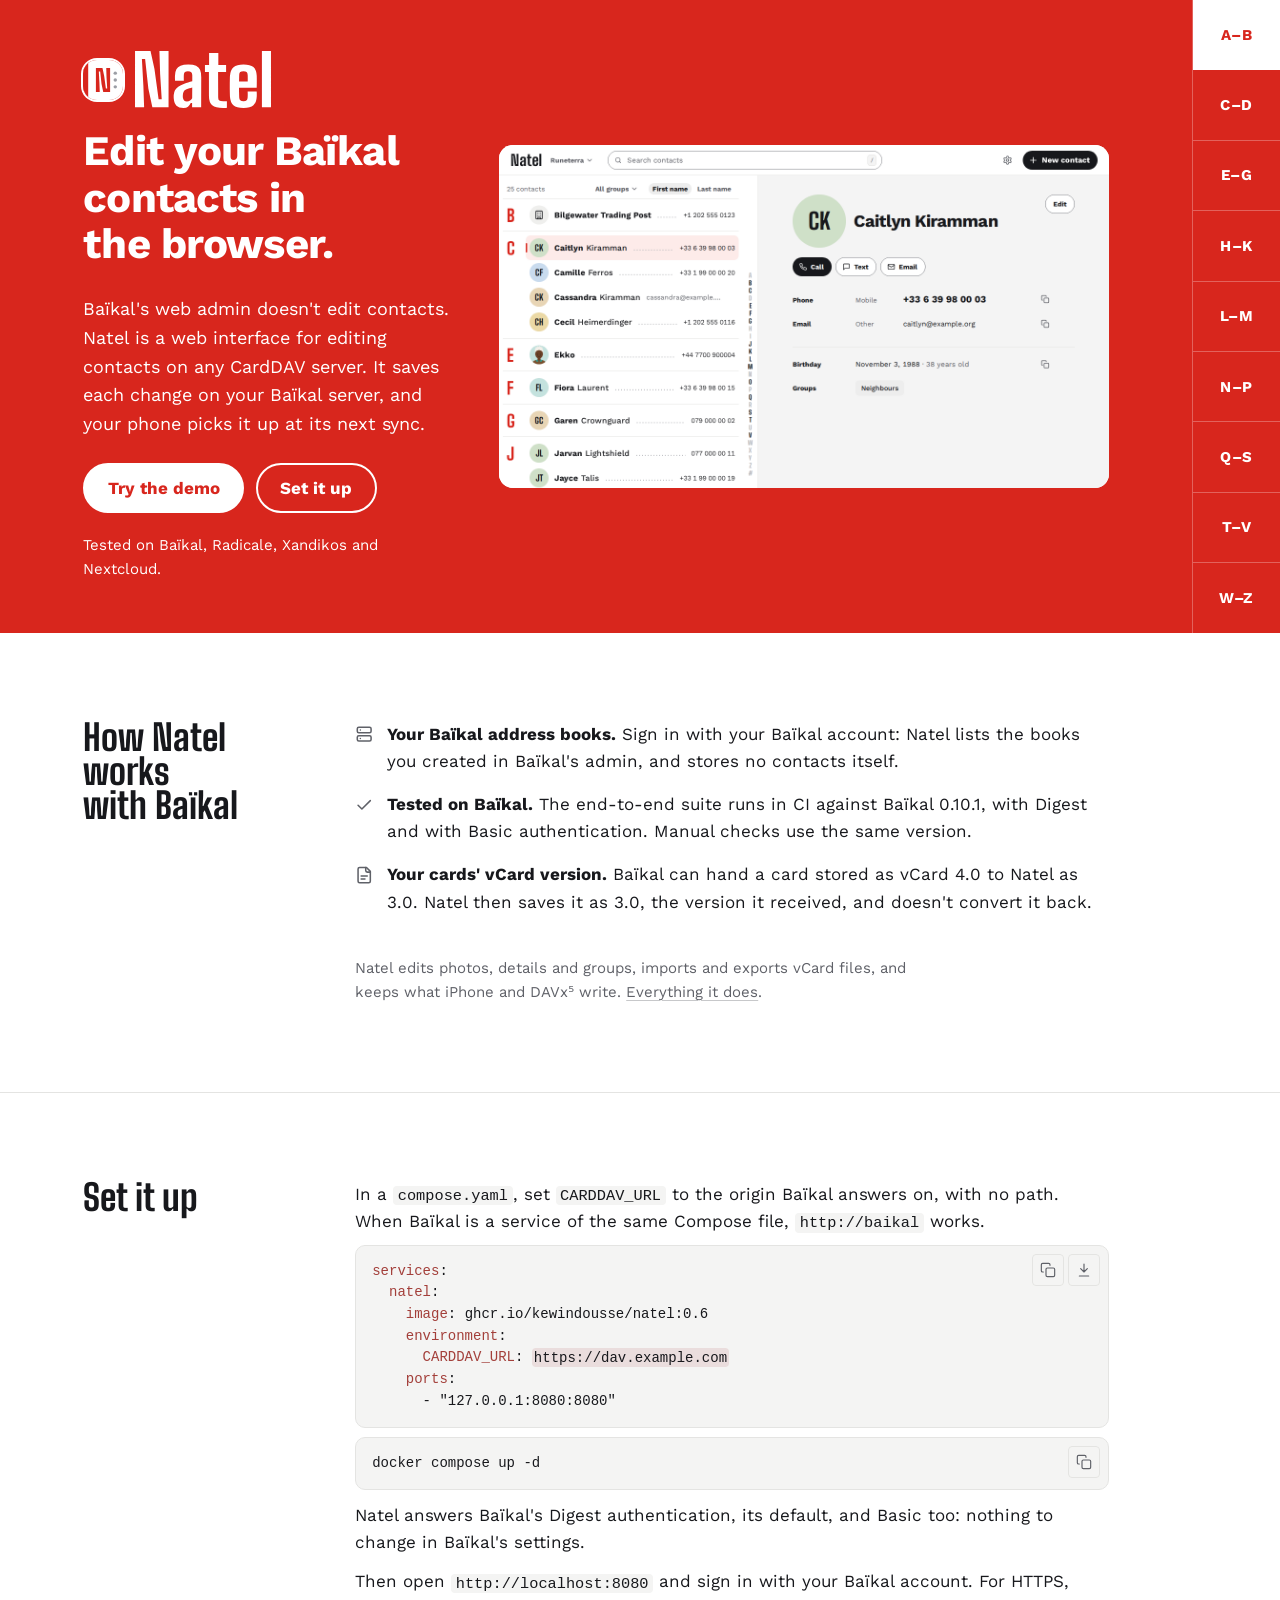
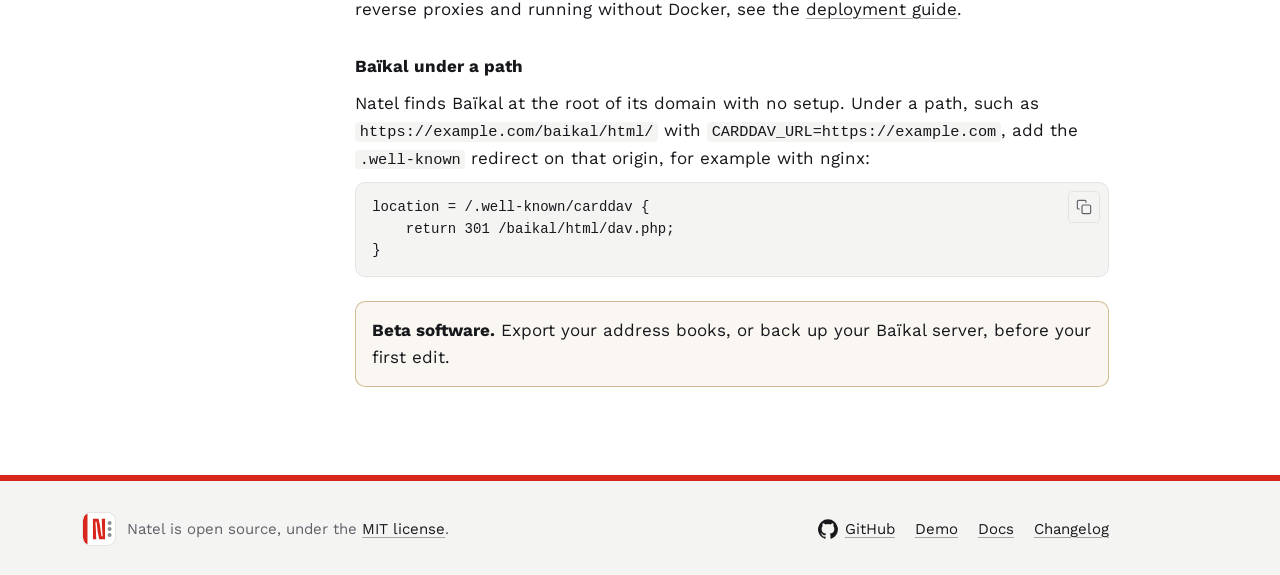
==== commit 7bfec664: "Update the site's facts for Natel 0.6 and name what people search for Groups now mention Nextcloud c" ====
--- a/baikal/index.html
+++ b/baikal/index.html
@@ -55,7 +55,7 @@
           <p class="wordmark"><img src="/assets/img/natel-wordmark-white.svg" alt="Natel" width="480" height="202"></p>
         </a>
         <h1 class="headline">Edit your Baïkal contacts in the browser.</h1>
-        <p class="lede">Baïkal's web admin doesn't edit contacts. Natel is a contact editor for any CardDAV server. It saves each change on your Baïkal server, and your phone picks it up at its next sync.</p>
+        <p class="lede">Baïkal's web admin doesn't edit contacts. Natel is a web interface for editing contacts on any CardDAV server. It saves each change on your Baïkal server, and your phone picks it up at its next sync.</p>
         <div class="actions">
           <a class="button primary" href="https://demo.natel.app/contacts">Try the demo</a>
           <a class="button secondary" href="#run">Set it up</a>
@@ -90,7 +90,7 @@
   <main id="main">
     <section id="why" aria-labelledby="why-title">
       <div class="wrap">
-        <h2 id="why-title">With Baïkal</h2>
+        <h2 id="why-title">How Natel works with Baïkal</h2>
         <div class="section-body">
           <ul class="trust">
             <li>
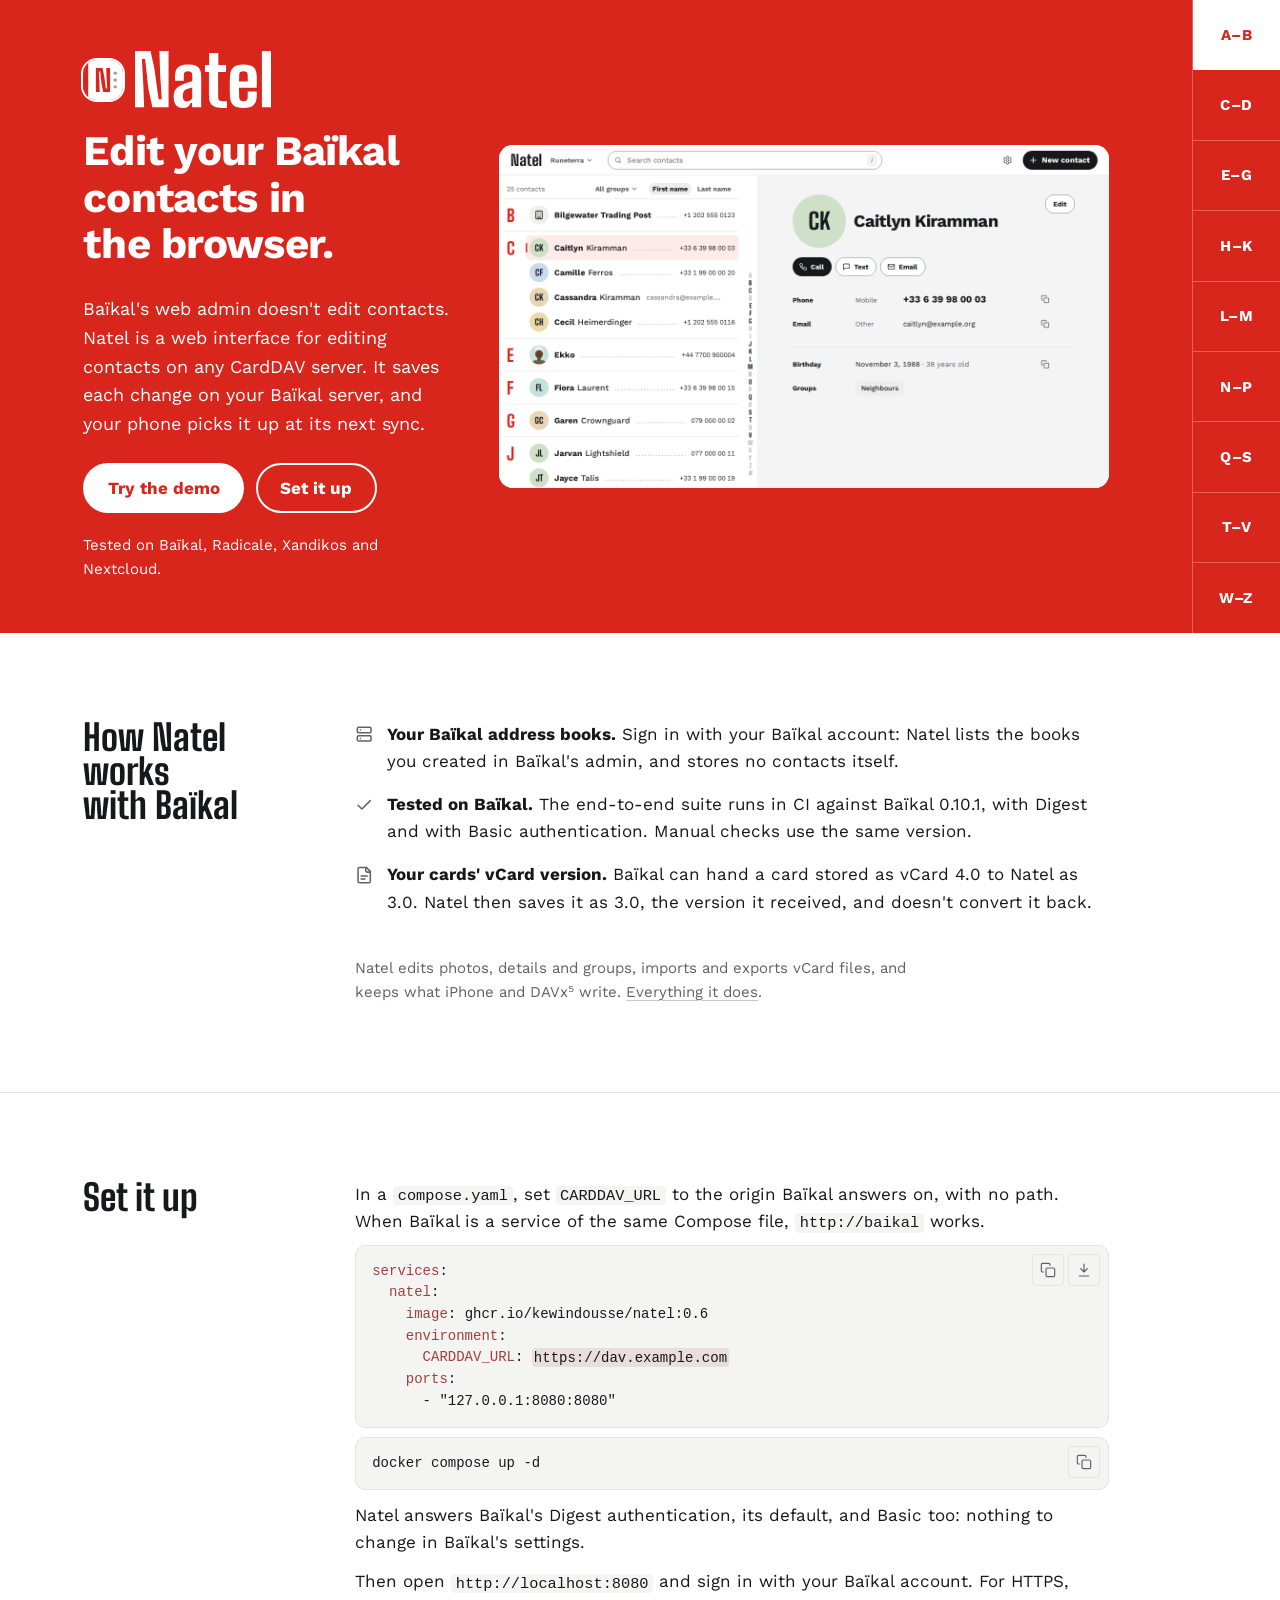
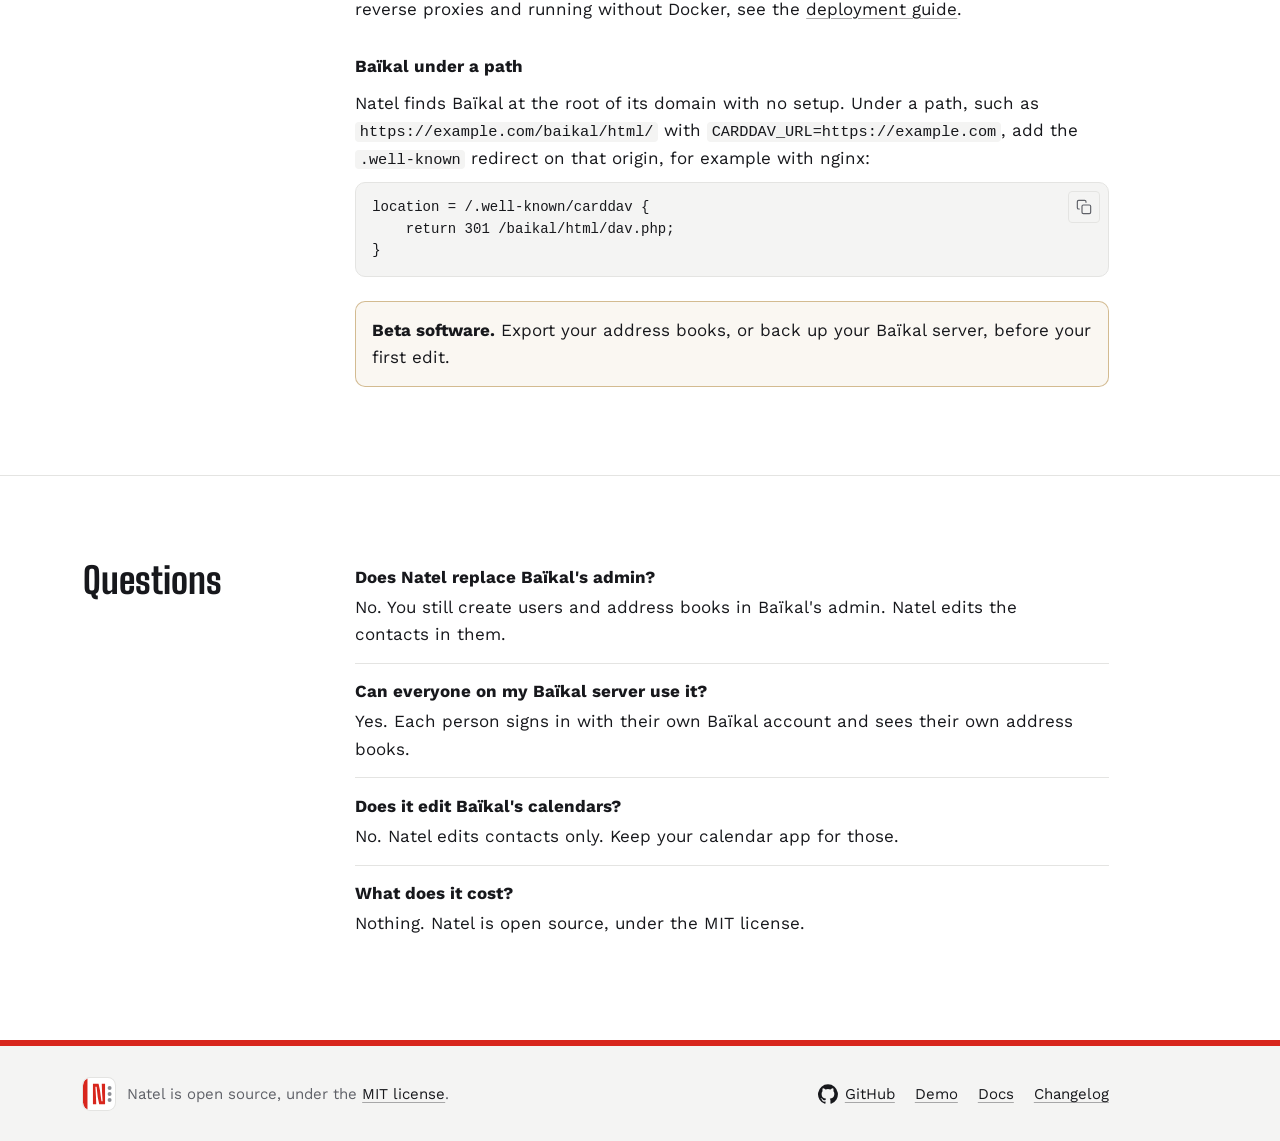
==== commit d67e8e67: "Answer the Baïkal page's open questions, and keep the measurement note to its date The questions cov" ====
--- a/baikal/index.html
+++ b/baikal/index.html
@@ -14,7 +14,7 @@
   <link rel="icon" href="/favicon.svg" type="image/svg+xml">
   <link rel="apple-touch-icon" href="/apple-touch-icon.png">
   <link rel="preload" href="/assets/fonts/work-sans-latin-wght-normal.woff2" as="font" type="font/woff2" crossorigin>
-  <link rel="stylesheet" href="/assets/style.css?v=e3536620d77e">
+  <link rel="stylesheet" href="/assets/style.css?v=9414e103942f">
   <script src="/assets/tabs.js?v=3e4f7ae360ea" defer></script>
   <meta property="og:type" content="website">
   <meta property="og:url" content="https://natel.app/baikal/">
@@ -171,6 +171,19 @@
         </div>
       </div>
     </section>
+    <section id="faq" aria-labelledby="faq-title">
+      <div class="wrap">
+        <h2 id="faq-title">Questions</h2>
+        <div class="section-body">
+          <dl class="faq">
+            <div><dt>Does Natel replace Baïkal's admin?</dt><dd>No. You still create users and address books in Baïkal's admin. Natel edits the contacts in them.</dd></div>
+            <div><dt>Can everyone on my Baïkal server use it?</dt><dd>Yes. Each person signs in with their own Baïkal account and sees their own address books.</dd></div>
+            <div><dt>Does it edit Baïkal's calendars?</dt><dd>No. Natel edits contacts only. Keep your calendar app for those.</dd></div>
+            <div><dt>What does it cost?</dt><dd>Nothing. Natel is open source, under the MIT license.</dd></div>
+          </dl>
+        </div>
+      </div>
+    </section>
   </main>
   <footer>
     <div class="wrap">
--- a/assets/style.css
+++ b/assets/style.css
@@ -673,6 +673,14 @@
   --code-key: #f2aaa4;
 }
 
+/* Questions: what a page's visitor asks that the page doesn't already say. */
+
+.faq { margin: 0; display: grid; }
+.faq > div { padding-block: 0.9rem; border-top: 1px solid var(--rule); }
+.faq > div:first-child { border-top: 0; padding-top: 0; }
+.faq dt { font-weight: 700; margin-bottom: 0.2rem; }
+.faq dd { margin: 0; max-width: var(--measure); }
+
 /* Footer */
 
 footer {
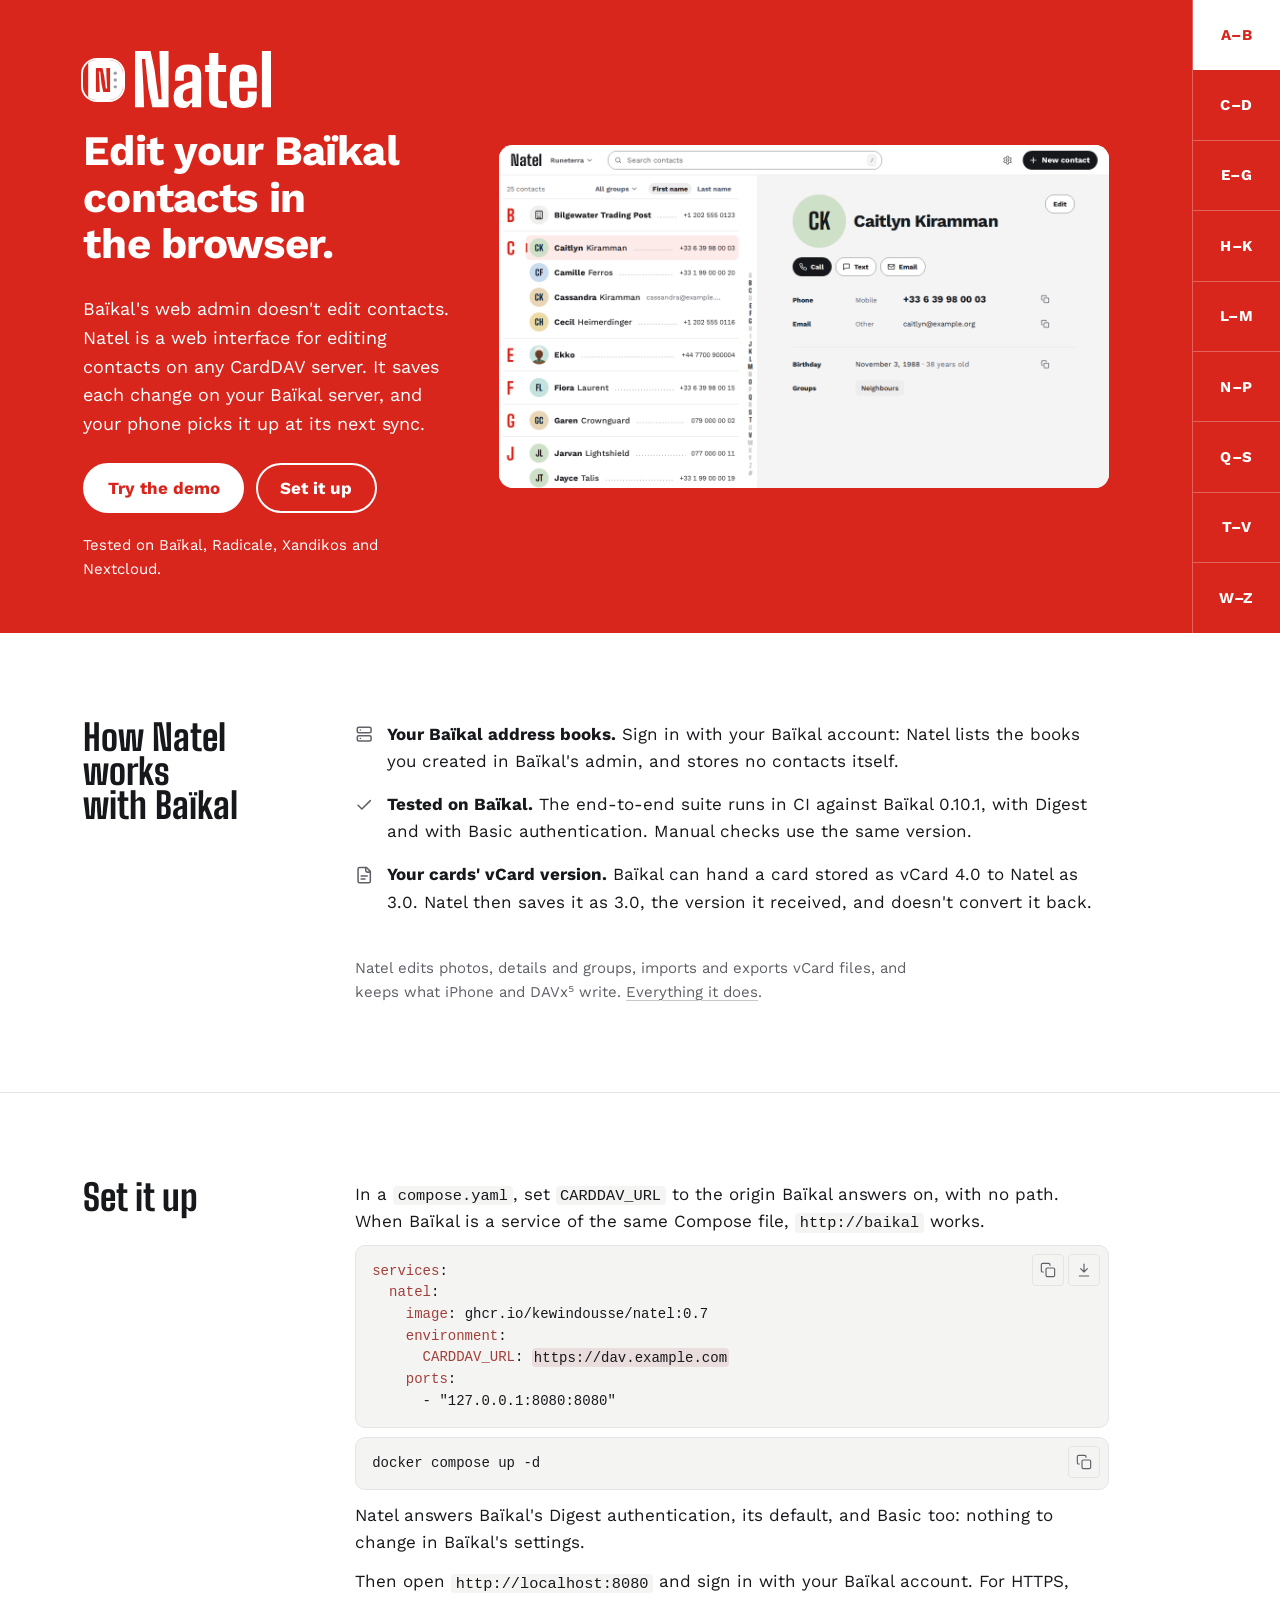
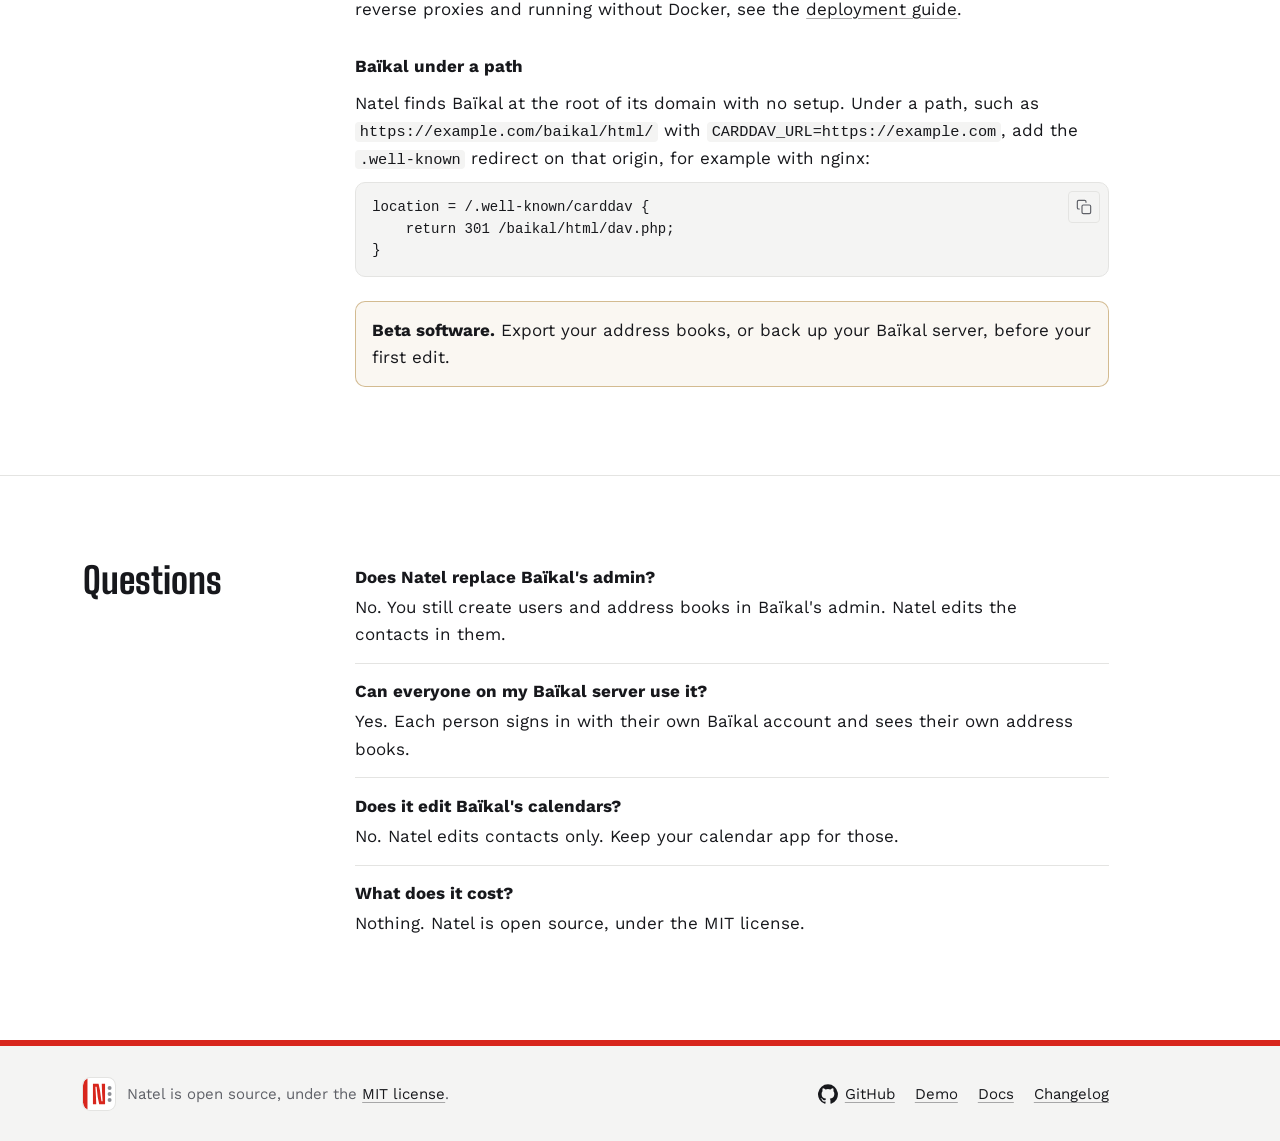
==== commit 913ce234: "Pull the 0.7 image in the compose files Co-Authored-By: Claude Fable 5.2 <noreply@anthropic.com>" ====
--- a/baikal/index.html
+++ b/baikal/index.html
@@ -130,7 +130,7 @@
                 <span class="visually-hidden" role="status" data-code-status></span>
 <pre tabindex="0" aria-label="compose.yaml" aria-describedby="carddav-url-hint"><code><span class="yaml-key">services</span>:
   <span class="yaml-key">natel</span>:
-    <span class="yaml-key">image</span>: <span class="yaml-string">ghcr.io/kewindousse/natel:0.6</span>
+    <span class="yaml-key">image</span>: <span class="yaml-string">ghcr.io/kewindousse/natel:0.7</span>
     <span class="yaml-key">environment</span>:
       <span class="yaml-key">CARDDAV_URL</span>: <mark class="code-placeholder">https://dav.example.com</mark>
     <span class="yaml-key">ports</span>:
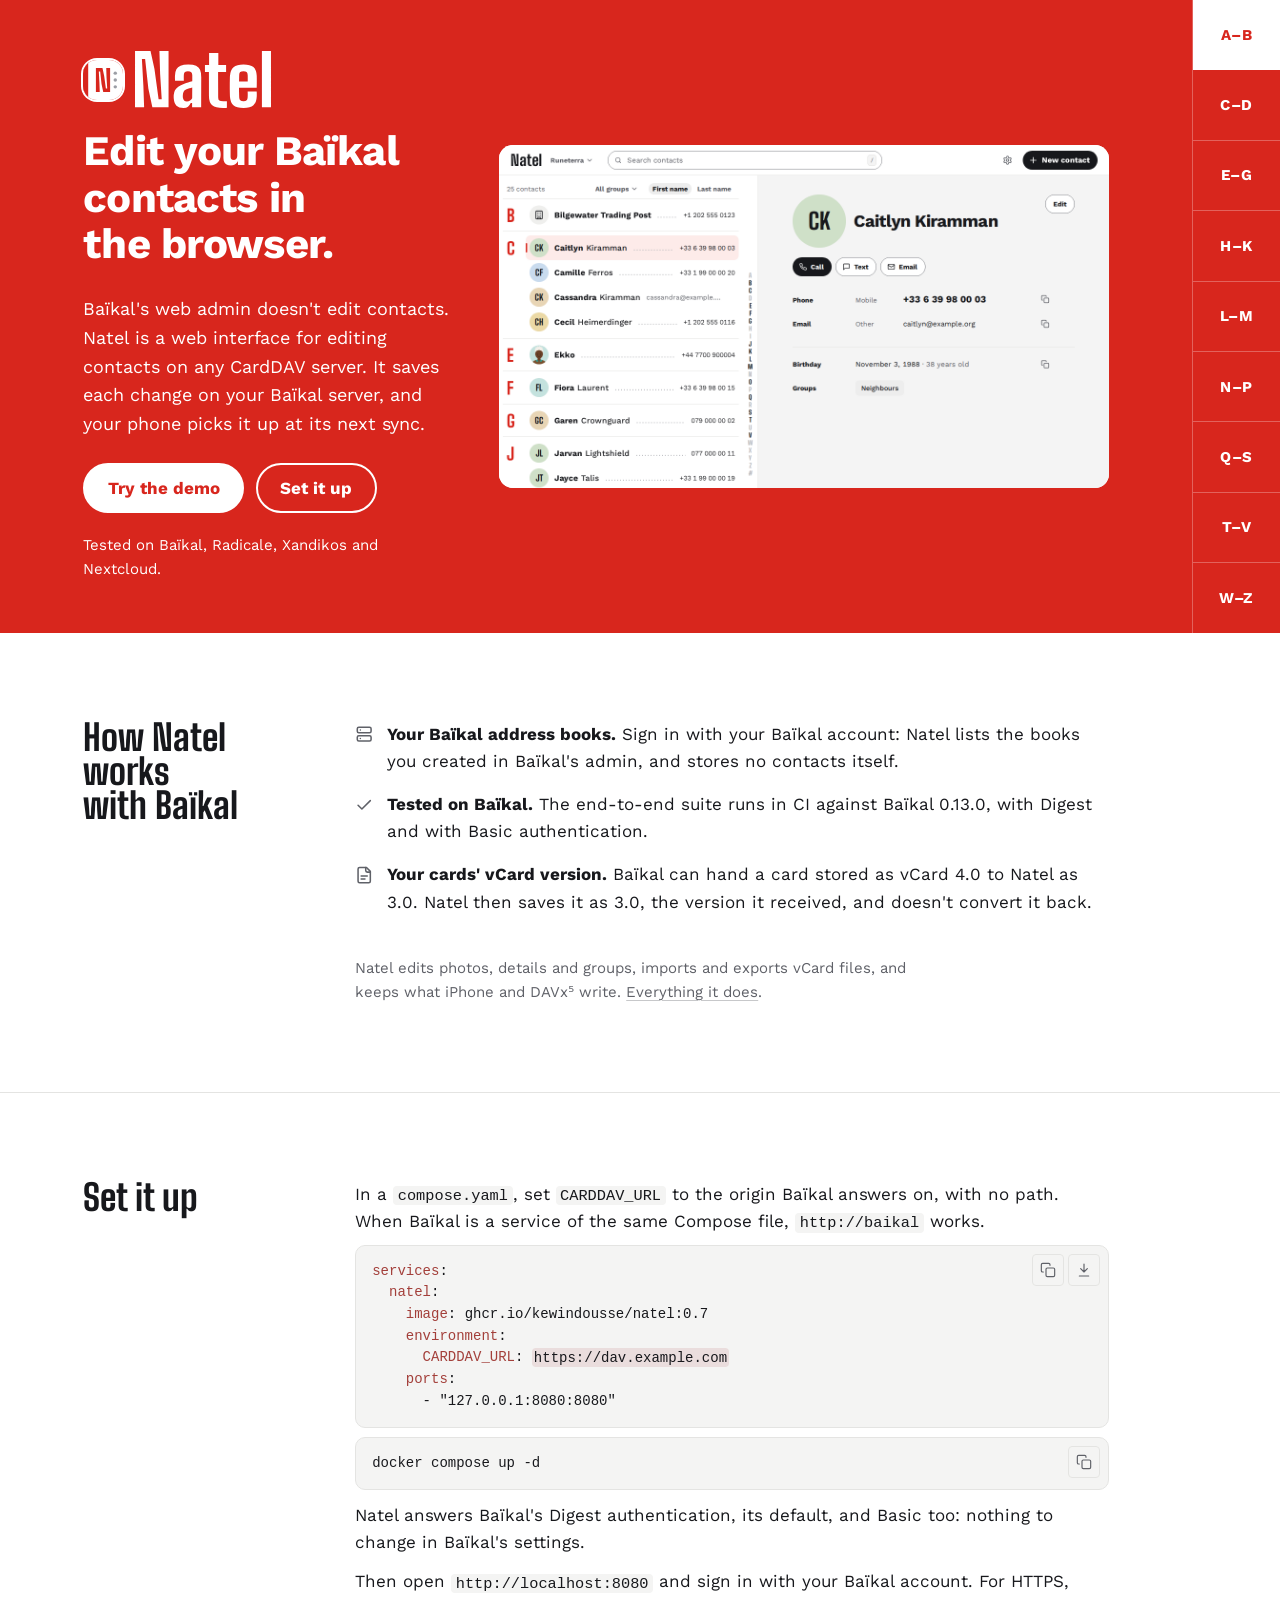
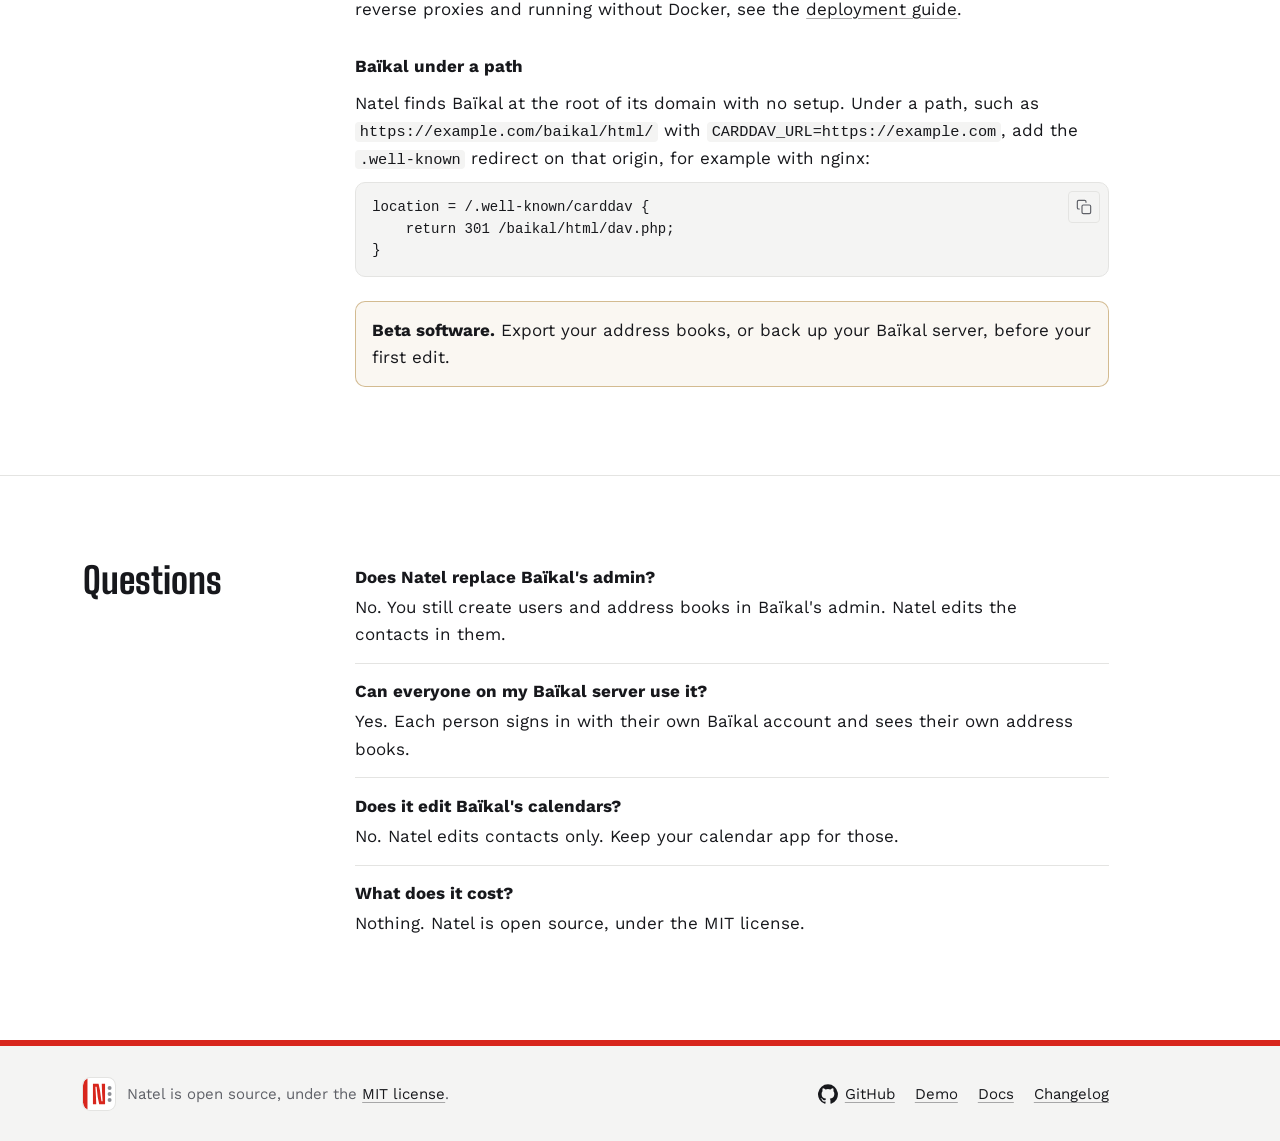
==== commit c456bff5: "Name Baïkal 0.13.0 as the version CI tests Co-Authored-By: Claude Fable 5.2 <noreply@anthropic.com>" ====
--- a/baikal/index.html
+++ b/baikal/index.html
@@ -99,7 +99,7 @@
             </li>
             <li>
               <svg class="icon" viewBox="0 0 24 24" aria-hidden="true"><path d="M20 6 9 17l-5-5"/></svg>
-              <p><strong>Tested on Baïkal.</strong> The end-to-end suite runs in CI against Baïkal 0.10.1, with Digest and with Basic authentication. Manual checks use the same version.</p>
+              <p><strong>Tested on Baïkal.</strong> The end-to-end suite runs in CI against Baïkal 0.13.0, with Digest and with Basic authentication.</p>
             </li>
             <li>
               <svg class="icon" viewBox="0 0 24 24" aria-hidden="true"><path d="M15 2H6a2 2 0 0 0-2 2v16a2 2 0 0 0 2 2h12a2 2 0 0 0 2-2V7Z"/><path d="M14 2v4a2 2 0 0 0 2 2h4M8 13h8M8 17h5"/></svg>
